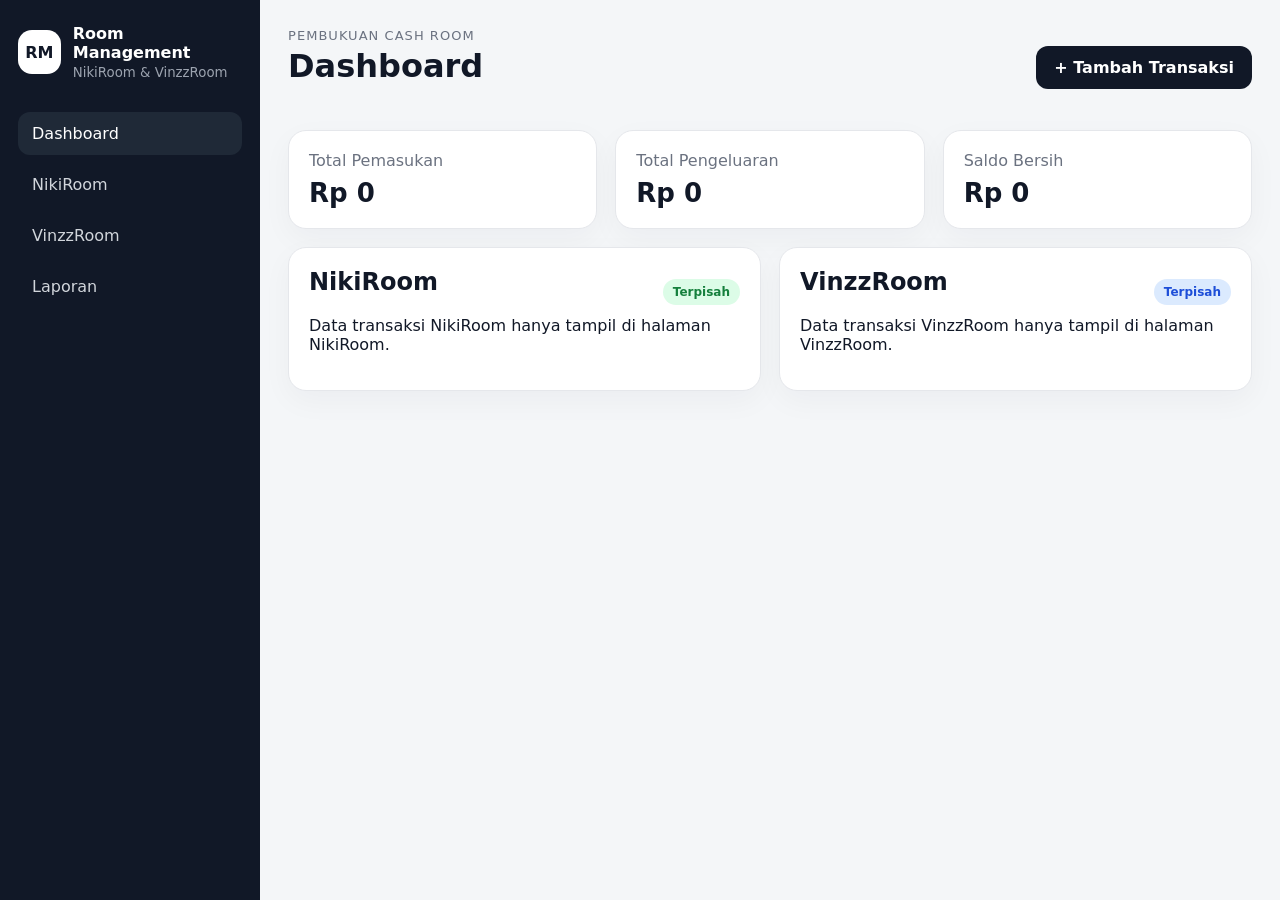
==== index.html @ 8b329d3d "Add files via upload" ====
<!DOCTYPE html>
<html lang="id">
<head>
  <meta charset="UTF-8" />
  <meta name="viewport" content="width=device-width, initial-scale=1.0" />
  <title>Room Management</title>
  <link rel="stylesheet" href="style.css" />
</head>
<body>
  <div class="app-shell">
    <aside class="sidebar">
      <div class="brand">
        <div class="brand-logo">RM</div>
        <div>
          <strong>Room Management</strong>
          <small>NikiRoom & VinzzRoom</small>
        </div>
      </div>

      <nav>
        <button class="nav-item active" data-page="dashboard">Dashboard</button>
        <button class="nav-item" data-page="nikiroom">NikiRoom</button>
        <button class="nav-item" data-page="vinzzroom">VinzzRoom</button>
        <button class="nav-item" data-page="laporan">Laporan</button>
      </nav>
    </aside>

    <main class="main-content">
      <header class="topbar">
        <div>
          <p class="eyebrow">Pembukuan Cash Room</p>
          <h1 id="page-title">Dashboard</h1>
        </div>
        <button id="add-btn" class="primary-btn">+ Tambah Transaksi</button>
      </header>

      <section id="dashboard" class="page active">
        <div class="summary-grid">
          <article class="card">
            <span>Total Pemasukan</span>
            <strong id="total-income">Rp0</strong>
          </article>
          <article class="card">
            <span>Total Pengeluaran</span>
            <strong id="total-expense">Rp0</strong>
          </article>
          <article class="card">
            <span>Saldo Bersih</span>
            <strong id="net-balance">Rp0</strong>
          </article>
        </div>

        <div class="agent-grid">
          <article class="panel">
            <div class="panel-heading">
              <h2>NikiRoom</h2>
              <span class="badge green">Terpisah</span>
            </div>
            <p>Data transaksi NikiRoom hanya tampil di halaman NikiRoom.</p>
          </article>

          <article class="panel">
            <div class="panel-heading">
              <h2>VinzzRoom</h2>
              <span class="badge blue">Terpisah</span>
            </div>
            <p>Data transaksi VinzzRoom hanya tampil di halaman VinzzRoom.</p>
          </article>
        </div>
      </section>

      <section id="nikiroom" class="page">
        <div class="panel">
          <div class="panel-heading">
            <h2>Transaksi NikiRoom</h2>
            <span class="badge green">NikiRoom Only</span>
          </div>
          <div class="table-wrap">
            <table>
              <thead>
                <tr>
                  <th>Tanggal</th>
                  <th>Jam Check-in</th>
                  <th>Unit</th>
                  <th>Lama Sewa</th>
                  <th>Pemasukan</th>
                  <th>Pengeluaran</th>
                  <th>Keterangan</th>
                </tr>
              </thead>
              <tbody id="niki-table"></tbody>
            </table>
          </div>
        </div>
      </section>

      <section id="vinzzroom" class="page">
        <div class="panel">
          <div class="panel-heading">
            <h2>Transaksi VinzzRoom</h2>
            <span class="badge blue">VinzzRoom Only</span>
          </div>
          <div class="table-wrap">
            <table>
              <thead>
                <tr>
                  <th>Tanggal</th>
                  <th>Jam Check-in</th>
                  <th>Unit</th>
                  <th>Lama Sewa</th>
                  <th>Pemasukan</th>
                  <th>Pengeluaran</th>
                  <th>Keterangan</th>
                </tr>
              </thead>
              <tbody id="vinzz-table"></tbody>
            </table>
          </div>
        </div>
      </section>

      <section id="laporan" class="page">
        <div class="panel">
          <h2>Laporan</h2>
          <p>Bagian laporan akan dihubungkan ke Cloudflare D1 pada tahap berikutnya.</p>
        </div>
      </section>
    </main>
  </div>

  <dialog id="transaction-modal">
    <form id="transaction-form" method="dialog">
      <div class="modal-heading">
        <h2>Tambah Transaksi</h2>
        <button type="button" id="close-modal" class="icon-btn">×</button>
      </div>

      <label>
        Agen
        <select id="agent" required>
          <option value="nikiroom">NikiRoom</option>
          <option value="vinzzroom">VinzzRoom</option>
        </select>
      </label>

      <div class="form-grid">
        <label>
          Tanggal
          <input id="date" type="date" required />
        </label>

        <label>
          Jam Check-in
          <input id="checkin" type="time" />
        </label>

        <label>
          Unit
          <input id="unit" type="text" placeholder="Contoh: B2115" />
        </label>

        <label>
          Lama Sewa
          <select id="duration">
            <option value="">Pilih</option>
            <option>1 Jam</option>
            <option>2 Jam</option>
            <option>3 Jam</option>
            <option>6 Jam</option>
            <option>12 Jam</option>
            <option>24 Jam</option>
          </select>
        </label>

        <label>
          Pemasukan
          <input id="income" type="number" min="0" placeholder="200000" />
        </label>

        <label>
          Pengeluaran
          <input id="expense" type="number" min="0" placeholder="0" />
        </label>
      </div>

      <label>
        Keterangan
        <textarea id="description" rows="3" placeholder="Cash / Cleaning / Laundry / lainnya"></textarea>
      </label>

      <button class="primary-btn full" type="submit">Simpan Transaksi</button>
    </form>
  </dialog>

  <script src="app.js"></script>
</body>
</html>
---- style.css ----
* {
  box-sizing: border-box;
}

:root {
  --bg: #f4f6f8;
  --panel: #ffffff;
  --text: #111827;
  --muted: #6b7280;
  --border: #e5e7eb;
  --dark: #111827;
  --green: #15803d;
  --green-soft: #dcfce7;
  --blue: #1d4ed8;
  --blue-soft: #dbeafe;
}

body {
  margin: 0;
  font-family: Inter, system-ui, -apple-system, BlinkMacSystemFont, "Segoe UI", sans-serif;
  background: var(--bg);
  color: var(--text);
}

button,
input,
select,
textarea {
  font: inherit;
}

.app-shell {
  display: grid;
  grid-template-columns: 260px 1fr;
  min-height: 100vh;
}

.sidebar {
  background: var(--dark);
  color: white;
  padding: 24px 18px;
}

.brand {
  display: flex;
  gap: 12px;
  align-items: center;
  margin-bottom: 32px;
}

.brand-logo {
  width: 44px;
  height: 44px;
  border-radius: 14px;
  display: grid;
  place-items: center;
  font-weight: 800;
  background: white;
  color: var(--dark);
}

.brand small {
  display: block;
  color: #9ca3af;
  margin-top: 3px;
}

nav {
  display: grid;
  gap: 8px;
}

.nav-item {
  border: 0;
  background: transparent;
  color: #d1d5db;
  text-align: left;
  padding: 12px 14px;
  border-radius: 12px;
  cursor: pointer;
}

.nav-item:hover,
.nav-item.active {
  color: white;
  background: #1f2937;
}

.main-content {
  padding: 28px;
}

.topbar {
  display: flex;
  justify-content: space-between;
  align-items: center;
  gap: 20px;
  margin-bottom: 24px;
}

.eyebrow {
  margin: 0 0 4px;
  color: var(--muted);
  font-size: 13px;
  text-transform: uppercase;
  letter-spacing: .08em;
}

h1,
h2,
p {
  margin-top: 0;
}

.primary-btn {
  border: 0;
  border-radius: 12px;
  padding: 12px 18px;
  background: var(--dark);
  color: white;
  font-weight: 700;
  cursor: pointer;
}

.primary-btn.full {
  width: 100%;
}

.summary-grid,
.agent-grid {
  display: grid;
  gap: 18px;
}

.summary-grid {
  grid-template-columns: repeat(3, minmax(0, 1fr));
  margin-bottom: 18px;
}

.agent-grid {
  grid-template-columns: repeat(2, minmax(0, 1fr));
}

.card,
.panel {
  background: var(--panel);
  border: 1px solid var(--border);
  border-radius: 18px;
  padding: 20px;
  box-shadow: 0 10px 30px rgba(17, 24, 39, .04);
}

.card span {
  display: block;
  color: var(--muted);
  margin-bottom: 8px;
}

.card strong {
  font-size: 26px;
}

.panel-heading {
  display: flex;
  justify-content: space-between;
  gap: 14px;
  align-items: center;
}

.badge {
  border-radius: 999px;
  padding: 6px 10px;
  font-size: 12px;
  font-weight: 700;
}

.badge.green {
  background: var(--green-soft);
  color: var(--green);
}

.badge.blue {
  background: var(--blue-soft);
  color: var(--blue);
}

.page {
  display: none;
}

.page.active {
  display: block;
}

.table-wrap {
  overflow-x: auto;
}

table {
  width: 100%;
  border-collapse: collapse;
  margin-top: 12px;
}

th,
td {
  border-bottom: 1px solid var(--border);
  padding: 12px;
  text-align: left;
  white-space: nowrap;
}

th {
  color: var(--muted);
  font-size: 13px;
}

dialog {
  width: min(680px, calc(100% - 24px));
  border: 0;
  border-radius: 20px;
  padding: 0;
}

dialog::backdrop {
  background: rgba(17, 24, 39, .55);
}

#transaction-form {
  padding: 22px;
}

.modal-heading {
  display: flex;
  justify-content: space-between;
  align-items: center;
}

.icon-btn {
  border: 0;
  background: #eef0f3;
  border-radius: 10px;
  width: 36px;
  height: 36px;
  cursor: pointer;
}

label {
  display: grid;
  gap: 7px;
  margin-bottom: 14px;
  font-weight: 600;
}

input,
select,
textarea {
  width: 100%;
  border: 1px solid var(--border);
  border-radius: 10px;
  padding: 11px 12px;
  background: white;
}

.form-grid {
  display: grid;
  grid-template-columns: repeat(2, minmax(0, 1fr));
  gap: 0 14px;
}

@media (max-width: 820px) {
  .app-shell {
    grid-template-columns: 1fr;
  }

  .sidebar {
    position: sticky;
    top: 0;
    z-index: 5;
    padding: 14px;
  }

  .brand {
    margin-bottom: 12px;
  }

  nav {
    display: flex;
    overflow-x: auto;
  }

  .nav-item {
    white-space: nowrap;
  }

  .main-content {
    padding: 18px;
  }

  .summary-grid,
  .agent-grid {
    grid-template-columns: 1fr;
  }

  .topbar {
    align-items: flex-start;
    flex-direction: column;
  }

  .form-grid {
    grid-template-columns: 1fr;
  }
}
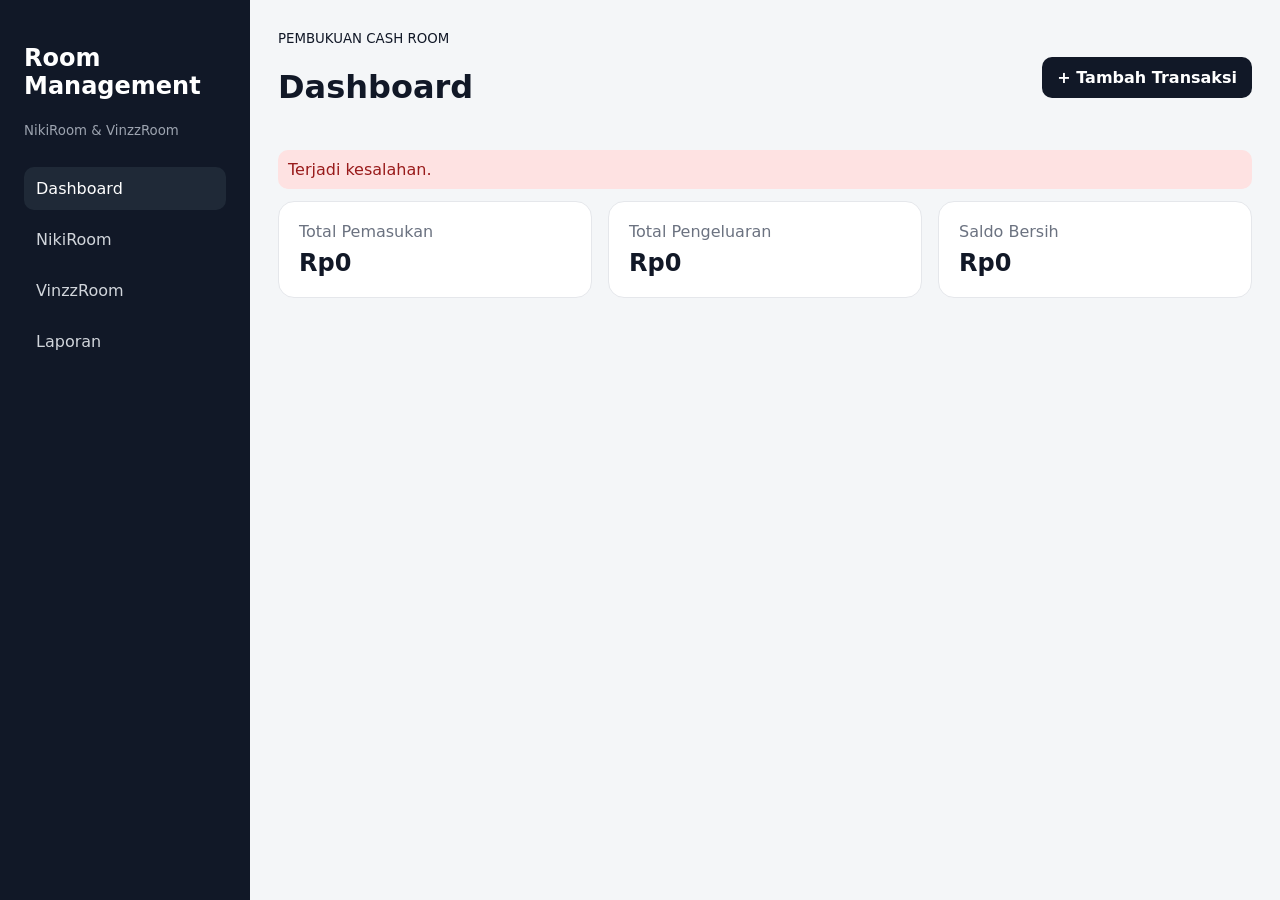
==== commit 893eccb4: "Add files via upload" ====
--- a/index.html
+++ b/index.html
@@ -1,197 +1,8 @@
-<!DOCTYPE html>
-<html lang="id">
-<head>
-  <meta charset="UTF-8" />
-  <meta name="viewport" content="width=device-width, initial-scale=1.0" />
-  <title>Room Management</title>
-  <link rel="stylesheet" href="style.css" />
-</head>
-<body>
-  <div class="app-shell">
-    <aside class="sidebar">
-      <div class="brand">
-        <div class="brand-logo">RM</div>
-        <div>
-          <strong>Room Management</strong>
-          <small>NikiRoom & VinzzRoom</small>
-        </div>
-      </div>
-
-      <nav>
-        <button class="nav-item active" data-page="dashboard">Dashboard</button>
-        <button class="nav-item" data-page="nikiroom">NikiRoom</button>
-        <button class="nav-item" data-page="vinzzroom">VinzzRoom</button>
-        <button class="nav-item" data-page="laporan">Laporan</button>
-      </nav>
-    </aside>
-
-    <main class="main-content">
-      <header class="topbar">
-        <div>
-          <p class="eyebrow">Pembukuan Cash Room</p>
-          <h1 id="page-title">Dashboard</h1>
-        </div>
-        <button id="add-btn" class="primary-btn">+ Tambah Transaksi</button>
-      </header>
-
-      <section id="dashboard" class="page active">
-        <div class="summary-grid">
-          <article class="card">
-            <span>Total Pemasukan</span>
-            <strong id="total-income">Rp0</strong>
-          </article>
-          <article class="card">
-            <span>Total Pengeluaran</span>
-            <strong id="total-expense">Rp0</strong>
-          </article>
-          <article class="card">
-            <span>Saldo Bersih</span>
-            <strong id="net-balance">Rp0</strong>
-          </article>
-        </div>
-
-        <div class="agent-grid">
-          <article class="panel">
-            <div class="panel-heading">
-              <h2>NikiRoom</h2>
-              <span class="badge green">Terpisah</span>
-            </div>
-            <p>Data transaksi NikiRoom hanya tampil di halaman NikiRoom.</p>
-          </article>
-
-          <article class="panel">
-            <div class="panel-heading">
-              <h2>VinzzRoom</h2>
-              <span class="badge blue">Terpisah</span>
-            </div>
-            <p>Data transaksi VinzzRoom hanya tampil di halaman VinzzRoom.</p>
-          </article>
-        </div>
-      </section>
-
-      <section id="nikiroom" class="page">
-        <div class="panel">
-          <div class="panel-heading">
-            <h2>Transaksi NikiRoom</h2>
-            <span class="badge green">NikiRoom Only</span>
-          </div>
-          <div class="table-wrap">
-            <table>
-              <thead>
-                <tr>
-                  <th>Tanggal</th>
-                  <th>Jam Check-in</th>
-                  <th>Unit</th>
-                  <th>Lama Sewa</th>
-                  <th>Pemasukan</th>
-                  <th>Pengeluaran</th>
-                  <th>Keterangan</th>
-                </tr>
-              </thead>
-              <tbody id="niki-table"></tbody>
-            </table>
-          </div>
-        </div>
-      </section>
-
-      <section id="vinzzroom" class="page">
-        <div class="panel">
-          <div class="panel-heading">
-            <h2>Transaksi VinzzRoom</h2>
-            <span class="badge blue">VinzzRoom Only</span>
-          </div>
-          <div class="table-wrap">
-            <table>
-              <thead>
-                <tr>
-                  <th>Tanggal</th>
-                  <th>Jam Check-in</th>
-                  <th>Unit</th>
-                  <th>Lama Sewa</th>
-                  <th>Pemasukan</th>
-                  <th>Pengeluaran</th>
-                  <th>Keterangan</th>
-                </tr>
-              </thead>
-              <tbody id="vinzz-table"></tbody>
-            </table>
-          </div>
-        </div>
-      </section>
-
-      <section id="laporan" class="page">
-        <div class="panel">
-          <h2>Laporan</h2>
-          <p>Bagian laporan akan dihubungkan ke Cloudflare D1 pada tahap berikutnya.</p>
-        </div>
-      </section>
-    </main>
-  </div>
-
-  <dialog id="transaction-modal">
-    <form id="transaction-form" method="dialog">
-      <div class="modal-heading">
-        <h2>Tambah Transaksi</h2>
-        <button type="button" id="close-modal" class="icon-btn">×</button>
-      </div>
-
-      <label>
-        Agen
-        <select id="agent" required>
-          <option value="nikiroom">NikiRoom</option>
-          <option value="vinzzroom">VinzzRoom</option>
-        </select>
-      </label>
-
-      <div class="form-grid">
-        <label>
-          Tanggal
-          <input id="date" type="date" required />
-        </label>
-
-        <label>
-          Jam Check-in
-          <input id="checkin" type="time" />
-        </label>
-
-        <label>
-          Unit
-          <input id="unit" type="text" placeholder="Contoh: B2115" />
-        </label>
-
-        <label>
-          Lama Sewa
-          <select id="duration">
-            <option value="">Pilih</option>
-            <option>1 Jam</option>
-            <option>2 Jam</option>
-            <option>3 Jam</option>
-            <option>6 Jam</option>
-            <option>12 Jam</option>
-            <option>24 Jam</option>
-          </select>
-        </label>
-
-        <label>
-          Pemasukan
-          <input id="income" type="number" min="0" placeholder="200000" />
-        </label>
-
-        <label>
-          Pengeluaran
-          <input id="expense" type="number" min="0" placeholder="0" />
-        </label>
-      </div>
-
-      <label>
-        Keterangan
-        <textarea id="description" rows="3" placeholder="Cash / Cleaning / Laundry / lainnya"></textarea>
-      </label>
-
-      <button class="primary-btn full" type="submit">Simpan Transaksi</button>
-    </form>
-  </dialog>
-
-  <script src="app.js"></script>
-</body>
-</html>
+<!DOCTYPE html><html lang="id"><head><meta charset="UTF-8"><meta name="viewport" content="width=device-width,initial-scale=1"><title>Room Management</title><link rel="stylesheet" href="style.css"></head><body>
+<div class="app"><aside><h2>Room Management</h2><small>NikiRoom & VinzzRoom</small><nav><button data-page="dashboard" class="active">Dashboard</button><button data-page="nikiroom">NikiRoom</button><button data-page="vinzzroom">VinzzRoom</button><button data-page="laporan">Laporan</button></nav></aside><main><header><div><small>PEMBUKUAN CASH ROOM</small><h1 id="title">Dashboard</h1></div><button id="add" class="primary">+ Tambah Transaksi</button></header><div id="notice"></div>
+<section id="dashboard" class="page active"><div class="cards"><article><span>Total Pemasukan</span><strong id="incomeTotal">Rp0</strong></article><article><span>Total Pengeluaran</span><strong id="expenseTotal">Rp0</strong></article><article><span>Saldo Bersih</span><strong id="balanceTotal">Rp0</strong></article></div></section>
+<section id="nikiroom" class="page"><div class="panel"><div class="head"><h2>Transaksi NikiRoom</h2><input id="nikiSearch" placeholder="Cari unit/keterangan"></div><div class="table"><table><thead><tr><th>Tanggal</th><th>Jam</th><th>Unit</th><th>Lama</th><th>Pemasukan</th><th>Pengeluaran</th><th>Keterangan</th><th>Aksi</th></tr></thead><tbody id="nikiBody"></tbody></table></div></div></section>
+<section id="vinzzroom" class="page"><div class="panel"><div class="head"><h2>Transaksi VinzzRoom</h2><input id="vinzzSearch" placeholder="Cari unit/keterangan"></div><div class="table"><table><thead><tr><th>Tanggal</th><th>Jam</th><th>Unit</th><th>Lama</th><th>Pemasukan</th><th>Pengeluaran</th><th>Keterangan</th><th>Aksi</th></tr></thead><tbody id="vinzzBody"></tbody></table></div></div></section>
+<section id="laporan" class="page"><div class="panel"><h2>Laporan</h2><button id="export" class="primary">Export CSV</button></div></section></main></div>
+<dialog id="formDialog"><form id="txForm"><h2 id="formTitle">Tambah Transaksi</h2><input id="txId" type="hidden"><label>Agen<select id="agent"><option value="nikiroom">NikiRoom</option><option value="vinzzroom">VinzzRoom</option></select></label><div class="grid"><label>Tanggal<input id="date" type="date" required></label><label>Jam Check-in<input id="checkin" type="time"></label><label>Unit<input id="unit" required></label><label>Lama Sewa<input id="duration" placeholder="6 Jam"></label><label>Pemasukan<input id="income" type="number" min="0" value="0"></label><label>Pengeluaran<input id="expense" type="number" min="0" value="0"></label></div><label>Keterangan<textarea id="description"></textarea></label><div class="actions"><button type="button" id="cancel">Batal</button><button class="primary">Simpan</button></div></form></dialog>
+<dialog id="deleteDialog"><div class="confirm"><h2>Hapus transaksi?</h2><p>Data yang dihapus tidak bisa dikembalikan.</p><div class="actions"><button id="noDelete">Batal</button><button id="yesDelete" class="danger">Ya, Hapus</button></div></div></dialog><script src="app.js"></script></body></html>
--- a/style.css
+++ b/style.css
@@ -1,313 +1 @@
-* {
-  box-sizing: border-box;
-}
-
-:root {
-  --bg: #f4f6f8;
-  --panel: #ffffff;
-  --text: #111827;
-  --muted: #6b7280;
-  --border: #e5e7eb;
-  --dark: #111827;
-  --green: #15803d;
-  --green-soft: #dcfce7;
-  --blue: #1d4ed8;
-  --blue-soft: #dbeafe;
-}
-
-body {
-  margin: 0;
-  font-family: Inter, system-ui, -apple-system, BlinkMacSystemFont, "Segoe UI", sans-serif;
-  background: var(--bg);
-  color: var(--text);
-}
-
-button,
-input,
-select,
-textarea {
-  font: inherit;
-}
-
-.app-shell {
-  display: grid;
-  grid-template-columns: 260px 1fr;
-  min-height: 100vh;
-}
-
-.sidebar {
-  background: var(--dark);
-  color: white;
-  padding: 24px 18px;
-}
-
-.brand {
-  display: flex;
-  gap: 12px;
-  align-items: center;
-  margin-bottom: 32px;
-}
-
-.brand-logo {
-  width: 44px;
-  height: 44px;
-  border-radius: 14px;
-  display: grid;
-  place-items: center;
-  font-weight: 800;
-  background: white;
-  color: var(--dark);
-}
-
-.brand small {
-  display: block;
-  color: #9ca3af;
-  margin-top: 3px;
-}
-
-nav {
-  display: grid;
-  gap: 8px;
-}
-
-.nav-item {
-  border: 0;
-  background: transparent;
-  color: #d1d5db;
-  text-align: left;
-  padding: 12px 14px;
-  border-radius: 12px;
-  cursor: pointer;
-}
-
-.nav-item:hover,
-.nav-item.active {
-  color: white;
-  background: #1f2937;
-}
-
-.main-content {
-  padding: 28px;
-}
-
-.topbar {
-  display: flex;
-  justify-content: space-between;
-  align-items: center;
-  gap: 20px;
-  margin-bottom: 24px;
-}
-
-.eyebrow {
-  margin: 0 0 4px;
-  color: var(--muted);
-  font-size: 13px;
-  text-transform: uppercase;
-  letter-spacing: .08em;
-}
-
-h1,
-h2,
-p {
-  margin-top: 0;
-}
-
-.primary-btn {
-  border: 0;
-  border-radius: 12px;
-  padding: 12px 18px;
-  background: var(--dark);
-  color: white;
-  font-weight: 700;
-  cursor: pointer;
-}
-
-.primary-btn.full {
-  width: 100%;
-}
-
-.summary-grid,
-.agent-grid {
-  display: grid;
-  gap: 18px;
-}
-
-.summary-grid {
-  grid-template-columns: repeat(3, minmax(0, 1fr));
-  margin-bottom: 18px;
-}
-
-.agent-grid {
-  grid-template-columns: repeat(2, minmax(0, 1fr));
-}
-
-.card,
-.panel {
-  background: var(--panel);
-  border: 1px solid var(--border);
-  border-radius: 18px;
-  padding: 20px;
-  box-shadow: 0 10px 30px rgba(17, 24, 39, .04);
-}
-
-.card span {
-  display: block;
-  color: var(--muted);
-  margin-bottom: 8px;
-}
-
-.card strong {
-  font-size: 26px;
-}
-
-.panel-heading {
-  display: flex;
-  justify-content: space-between;
-  gap: 14px;
-  align-items: center;
-}
-
-.badge {
-  border-radius: 999px;
-  padding: 6px 10px;
-  font-size: 12px;
-  font-weight: 700;
-}
-
-.badge.green {
-  background: var(--green-soft);
-  color: var(--green);
-}
-
-.badge.blue {
-  background: var(--blue-soft);
-  color: var(--blue);
-}
-
-.page {
-  display: none;
-}
-
-.page.active {
-  display: block;
-}
-
-.table-wrap {
-  overflow-x: auto;
-}
-
-table {
-  width: 100%;
-  border-collapse: collapse;
-  margin-top: 12px;
-}
-
-th,
-td {
-  border-bottom: 1px solid var(--border);
-  padding: 12px;
-  text-align: left;
-  white-space: nowrap;
-}
-
-th {
-  color: var(--muted);
-  font-size: 13px;
-}
-
-dialog {
-  width: min(680px, calc(100% - 24px));
-  border: 0;
-  border-radius: 20px;
-  padding: 0;
-}
-
-dialog::backdrop {
-  background: rgba(17, 24, 39, .55);
-}
-
-#transaction-form {
-  padding: 22px;
-}
-
-.modal-heading {
-  display: flex;
-  justify-content: space-between;
-  align-items: center;
-}
-
-.icon-btn {
-  border: 0;
-  background: #eef0f3;
-  border-radius: 10px;
-  width: 36px;
-  height: 36px;
-  cursor: pointer;
-}
-
-label {
-  display: grid;
-  gap: 7px;
-  margin-bottom: 14px;
-  font-weight: 600;
-}
-
-input,
-select,
-textarea {
-  width: 100%;
-  border: 1px solid var(--border);
-  border-radius: 10px;
-  padding: 11px 12px;
-  background: white;
-}
-
-.form-grid {
-  display: grid;
-  grid-template-columns: repeat(2, minmax(0, 1fr));
-  gap: 0 14px;
-}
-
-@media (max-width: 820px) {
-  .app-shell {
-    grid-template-columns: 1fr;
-  }
-
-  .sidebar {
-    position: sticky;
-    top: 0;
-    z-index: 5;
-    padding: 14px;
-  }
-
-  .brand {
-    margin-bottom: 12px;
-  }
-
-  nav {
-    display: flex;
-    overflow-x: auto;
-  }
-
-  .nav-item {
-    white-space: nowrap;
-  }
-
-  .main-content {
-    padding: 18px;
-  }
-
-  .summary-grid,
-  .agent-grid {
-    grid-template-columns: 1fr;
-  }
-
-  .topbar {
-    align-items: flex-start;
-    flex-direction: column;
-  }
-
-  .form-grid {
-    grid-template-columns: 1fr;
-  }
-}
+*{box-sizing:border-box}body{margin:0;font-family:system-ui;background:#f4f6f8;color:#111827}.app{display:grid;grid-template-columns:250px 1fr;min-height:100vh}aside{background:#111827;color:#fff;padding:24px}aside small{color:#9ca3af}nav{display:grid;gap:8px;margin-top:28px}nav button{border:0;background:transparent;color:#d1d5db;text-align:left;padding:12px;border-radius:10px}nav button.active,nav button:hover{background:#1f2937;color:#fff}main{padding:28px;min-width:0}header,.head,.actions{display:flex;justify-content:space-between;align-items:center;gap:12px}header{margin-bottom:22px}button,input,select,textarea{font:inherit}button{cursor:pointer}.primary,.danger{border:0;color:#fff;border-radius:10px;padding:11px 15px;font-weight:700}.primary{background:#111827}.danger{background:#dc2626}.cards{display:grid;grid-template-columns:repeat(3,1fr);gap:16px}.cards article,.panel{background:#fff;border:1px solid #e5e7eb;border-radius:16px;padding:20px}.cards span{display:block;color:#6b7280;margin-bottom:8px}.cards strong{font-size:24px}.page{display:none}.page.active{display:block}.head input{max-width:300px}.table{overflow:auto}table{width:100%;border-collapse:collapse;margin-top:14px}th,td{padding:11px;border-bottom:1px solid #e5e7eb;white-space:nowrap;text-align:left}th{color:#6b7280}.edit,.remove{border:0;border-radius:8px;padding:7px 9px;font-weight:700}.edit{background:#dbeafe;color:#1d4ed8}.remove{background:#fee2e2;color:#dc2626}dialog{border:0;border-radius:16px;width:min(650px,calc(100% - 24px));padding:0}dialog::backdrop{background:#11182799}form,.confirm{padding:22px}label{display:grid;gap:6px;margin:10px 0;font-weight:600}.grid{display:grid;grid-template-columns:1fr 1fr;gap:0 12px}input,select,textarea{padding:10px;border:1px solid #d1d5db;border-radius:9px;width:100%}#notice{padding:10px;border-radius:10px;margin-bottom:12px;display:none}.ok{display:block!important;background:#dcfce7;color:#166534}.bad{display:block!important;background:#fee2e2;color:#991b1b}@media(max-width:800px){.app{grid-template-columns:1fr}aside{padding:14px;position:sticky;top:0;z-index:3}nav{display:flex;overflow:auto;margin-top:12px}nav button{white-space:nowrap}main{padding:16px}.cards{grid-template-columns:1fr}header{align-items:flex-start;flex-direction:column}.grid{grid-template-columns:1fr}}
